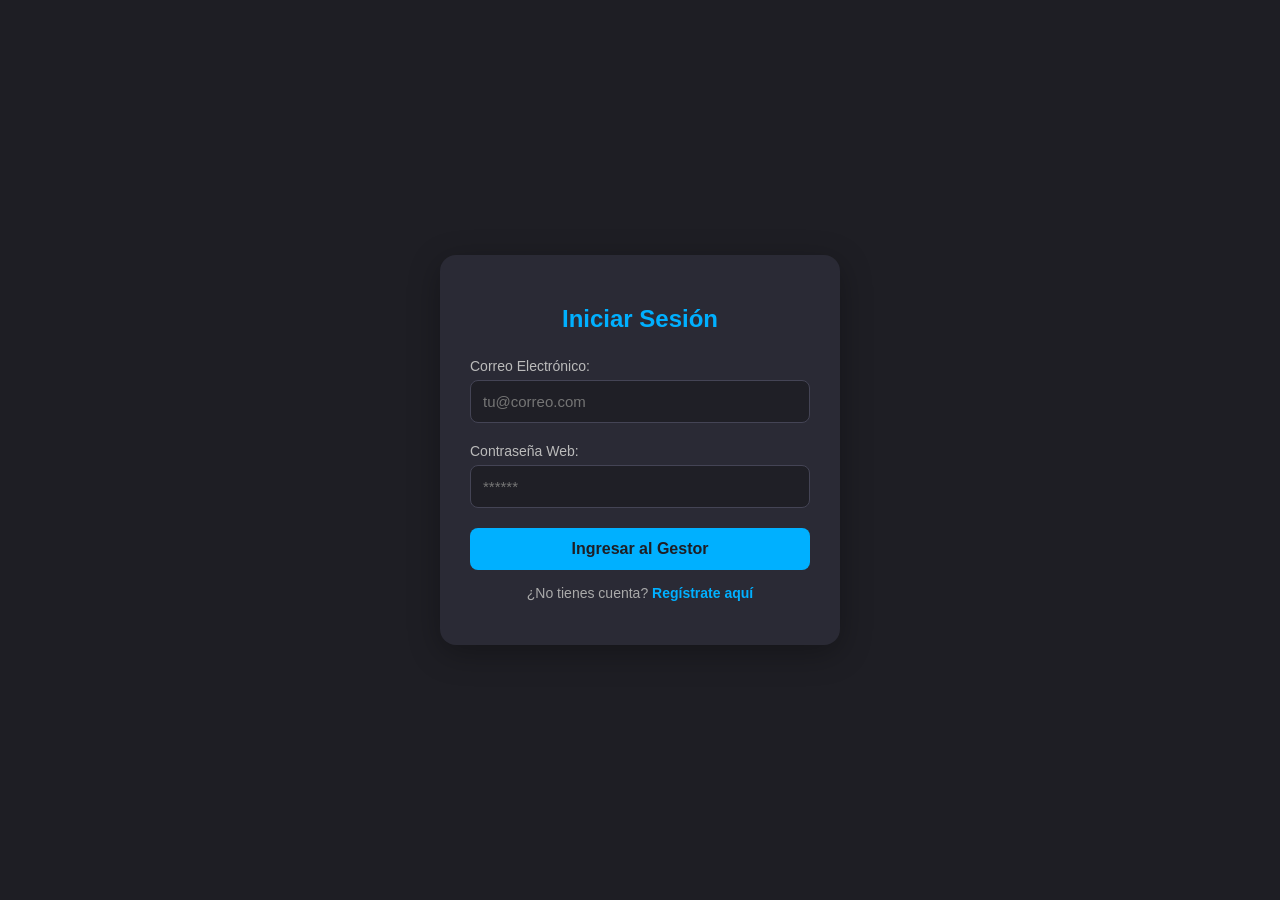
==== agregar_red.html @ e108c729 "Add files via upload" ====
<!DOCTYPE html>
<html lang="es">
<head>
    <meta charset="UTF-8">
    <meta name="viewport" content="width=device-width, initial-scale=1.0">
    <title>WI-FI Gestor - Agregar Red</title>
    <style>
        * { box-sizing: border-box; }
        body { font-family: 'Segoe UI', sans-serif; background-color: #1e1e24; color: #ffffff; margin: 0; display: flex; flex-direction: column; align-items: center; padding: 40px 20px; min-height: 100vh; }
        .nav-bar { width: 100%; max-width: 500px; display: flex; justify-content: space-between; margin-bottom: 20px; }
        .nav-link { color: #00b0ff; text-decoration: none; font-weight: bold; font-size: 16px; }
        .nav-link:hover { text-decoration: underline; }
        .card { background-color: #2a2a35; padding: 30px; border-radius: 16px; box-shadow: 0 8px 32px rgba(0,0,0,0.3); width: 100%; max-width: 500px; }
        h2 { margin-top: 0; color: #00b0ff; text-align: center; margin-bottom: 20px; }
        label { display: block; margin-bottom: 6px; color: #bbbbbb; font-size: 14px; font-weight: bold; }
        input, select { width: 100%; padding: 12px; margin-bottom: 20px; border: 1px solid #444455; border-radius: 8px; background-color: #1f1f26; color: #ffffff; font-size: 15px; }
        input:focus, select:focus { border-color: #00b0ff; outline: none; }
        button { background-color: #00b0ff; color: #1e1e24; border: none; padding: 12px; width: 100%; cursor: pointer; border-radius: 8px; font-size: 16px; font-weight: bold; }
        button:hover { background-color: #0081cb; color: white; }
        .nueva-loc-box { display: none; background-color: #15151a; padding: 12px; border-radius: 8px; margin-bottom: 20px; border: 1px dashed #00b0ff; }
    </style>
</head>
<body>
    <div class="nav-bar">
        <a href="menu.html" class="nav-link">⬅️ Volver al Menú</a>
    </div>

    <div class="card">
        <h2>+ Registrar Nueva Red WI-FI</h2>
        <form id="formWifi">
            <label for="wifiCliente">Nombre del Cliente:</label>
            <input type="text" id="wifiCliente" placeholder="Ej. Gabriel Binomo" required>

            <label for="wifiSsid">Nombre WI-FI (SSID):</label>
            <input type="text" id="wifiSsid" placeholder="Ej. Telecentro-2.4G" required>
            
            <label for="wifiClave">Contraseña de la Red:</label>
            <input type="text" id="wifiClave" placeholder="Ej. 12345678" required>
            
            <label for="wifiLocalidad">Localidad:</label>
            <select id="wifiLocalidad" required>
                <option value="Pampa del Infierno">Pampa del Infierno</option>
                <option value="Bermejo">Bermejo</option>
                <option value="Los Frentones">Los Frentones</option>
                <option value="Río Muerto">Río Muerto</option>
                <option value="OTRA_NUEVA">+ Agregar otra localidad...</option>
            </select>

            <!-- Caja oculta que aparece solo si eligen agregar otra localidad -->
            <div id="cajaNuevaLocalidad" class="nueva-loc-box">
                <label for="wifiNuevaLocalidad" style="color: #00b0ff;">Escribe el nombre de la nueva localidad:</label>
                <input type="text" id="wifiNuevaLocalidad" placeholder="Ej. Concepción del Bermejo" style="margin-bottom: 0;">
            </div>

            <label for="wifiUbi">Dirección / Ubicación Física:</label>
            <input type="text" id="wifiUbi" placeholder="Ej. Calle 9 de Julio e / Chaco" required>

            <button type="submit">Guardar en la Nube</button>
        </form>
    </div>

    <script src="conexion.js"></script>
    <script>
        // Lógica visual para mostrar el input secreto si eligen "Agregar otra"
        document.getElementById('wifiLocalidad').addEventListener('change', function() {
            const caja = document.getElementById('cajaNuevaLocalidad');
            const inputNueva = document.getElementById('wifiNuevaLocalidad');
            if (this.value === 'OTRA_NUEVA') {
                caja.style.display = 'block';
                inputNueva.required = true;
                inputNueva.focus();
            } else {
                caja.style.display = 'none';
                inputNueva.required = false;
                inputNueva.value = "";
            }
        });
    </script>
</body>
</html>
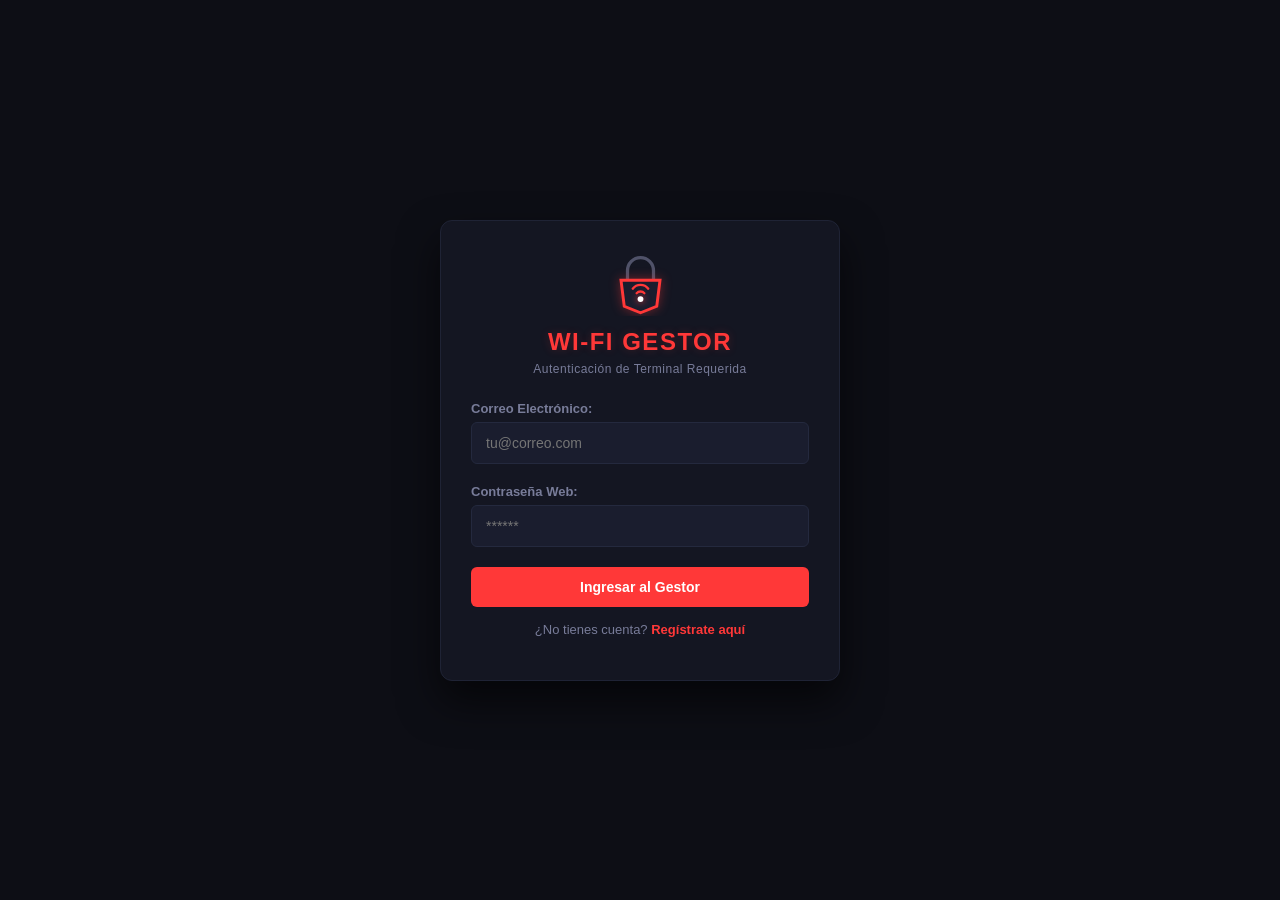
==== commit d1020380: "Add files via upload" ====
--- a/agregar_red.html
+++ b/agregar_red.html
@@ -4,77 +4,88 @@
     <meta charset="UTF-8">
     <meta name="viewport" content="width=device-width, initial-scale=1.0">
     <title>WI-FI Gestor - Agregar Red</title>
-    <style>
-        * { box-sizing: border-box; }
-        body { font-family: 'Segoe UI', sans-serif; background-color: #1e1e24; color: #ffffff; margin: 0; display: flex; flex-direction: column; align-items: center; padding: 40px 20px; min-height: 100vh; }
-        .nav-bar { width: 100%; max-width: 500px; display: flex; justify-content: space-between; margin-bottom: 20px; }
-        .nav-link { color: #00b0ff; text-decoration: none; font-weight: bold; font-size: 16px; }
-        .nav-link:hover { text-decoration: underline; }
-        .card { background-color: #2a2a35; padding: 30px; border-radius: 16px; box-shadow: 0 8px 32px rgba(0,0,0,0.3); width: 100%; max-width: 500px; }
-        h2 { margin-top: 0; color: #00b0ff; text-align: center; margin-bottom: 20px; }
-        label { display: block; margin-bottom: 6px; color: #bbbbbb; font-size: 14px; font-weight: bold; }
-        input, select { width: 100%; padding: 12px; margin-bottom: 20px; border: 1px solid #444455; border-radius: 8px; background-color: #1f1f26; color: #ffffff; font-size: 15px; }
-        input:focus, select:focus { border-color: #00b0ff; outline: none; }
-        button { background-color: #00b0ff; color: #1e1e24; border: none; padding: 12px; width: 100%; cursor: pointer; border-radius: 8px; font-size: 16px; font-weight: bold; }
-        button:hover { background-color: #0081cb; color: white; }
-        .nueva-loc-box { display: none; background-color: #15151a; padding: 12px; border-radius: 8px; margin-bottom: 20px; border: 1px dashed #00b0ff; }
-    </style>
+    <link rel="stylesheet" href="estilos.css">
 </head>
 <body>
-    <div class="nav-bar">
-        <a href="menu.html" class="nav-link">⬅️ Volver al Menú</a>
-    </div>
+    <div class="contenedor-formulario">
+                <!-- BARRA DE ENCABEZADO CON LOGO CYBERPUNK INTEGRADO -->
+        <div style="width: 100%; display: flex; justify-content: space-between; align-items: center; margin-bottom: 25px; background: #141622; padding: 12px 20px; border-radius: 8px; border: 1px solid #1f2335;">
+            <a href="menu.html" class="btn-volver" style="margin-bottom: 0;">← Volver al Menú</a>
+            
+            <div class="encabezado-logo-contenedor" style="display: flex; align-items: center; gap: 12px;">
+                <div class="logo-cyber-nodo" style="width: 38px; height: 38px; display: flex; align-items: center; justify-content: center;">
+                    <svg viewBox="0 0 100 100" xmlns="http://w3.org" style="width: 100%; height: 100%;">
+                        <circle cx="50" cy="55" r="38" fill="none" stroke="rgba(255, 56, 56, 0.15)" stroke-width="2" stroke-dasharray="4 4" />
+                        <path d="M25 38 A 30 30 0 0 1 75 38" fill="none" stroke="#ff3838" stroke-width="5" stroke-linecap="round" style="filter: drop-shadow(0 0 6px #ff3838);" />
+                        <path d="M33 46 A 20 20 0 0 1 67 46" fill="none" stroke="#ff3838" stroke-width="5" stroke-linecap="round" style="filter: drop-shadow(0 0 6px #ff3838);" />
+                        <line x1="50" y1="55" x2="50" y2="82" stroke="#787c99" stroke-width="3" stroke-linecap="round" opacity="0.8" />
+                        <line x1="50" y1="68" x2="28" y2="78" stroke="#787c99" stroke-width="3" stroke-linecap="round" opacity="0.8" />
+                        <line x1="50" y1="68" x2="72" y2="78" stroke="#787c99" stroke-width="3" stroke-linecap="round" opacity="0.8" />
+                        <circle cx="50" cy="55" r="5" fill="#ffffff" style="filter: drop-shadow(0 0 8px #ff3838);" />
+                        <circle cx="28" cy="78" r="4" fill="#ff3838" />
+                        <circle cx="72" cy="78" r="4" fill="#ff3838" />
+                        <circle cx="50" cy="82" r="4" fill="#ff3838" />
+                    </svg>
+                </div>
+                <h2 style="margin-bottom: 0; font-size: 20px; font-weight: 700; letter-spacing: 0.5px; color: #ff3838; text-transform: uppercase;">Alta de Terminal</h2>
+            </div>
+        </div>
 
-    <div class="card">
-        <h2>+ Registrar Nueva Red WI-FI</h2>
         <form id="formWifi">
-            <label for="wifiCliente">Nombre del Cliente:</label>
-            <input type="text" id="wifiCliente" placeholder="Ej. Gabriel Binomo" required>
-
-            <label for="wifiSsid">Nombre WI-FI (SSID):</label>
-            <input type="text" id="wifiSsid" placeholder="Ej. Telecentro-2.4G" required>
+            <div class="grupo-campo">
+                <label for="wifiCliente">Nombre del Cliente:</label>
+                <input type="text" id="wifiCliente" placeholder="Ej. Juan Pérez" required>
+            </div>
+            <div class="grupo-campo">
+                <label for="wifiSsid">Nombre WI-FI (SSID):</label>
+                <input type="text" id="wifiSsid" placeholder="Ej. TeleRed_Cliente" required>
+            </div>
+            <div class="grupo-campo">
+                <label for="wifiClave">Contraseña de la Red:</label>
+                <input type="text" id="wifiClave" placeholder="Escribe la clave de seguridad" required>
+            </div>
+            <div class="grupo-campo">
+                <label for="wifiLocalidad">Localidad:</label>
+                <select id="wifiLocalidad" required>
+                    <option value="">-- Cargando localidades... --</option>
+                </select>
+            </div>
+            <div class="grupo-campo">
+                <label for="wifiBarrio">Barrio:</label>
+                <select id="wifiBarrio" required>
+                    <option value="">-- Primero selecciona una localidad --</option>
+                </select>
+            </div>
+            <div class="grupo-campo">
+                <label for="wifiCalle">Calle Principal:</label>
+                <select id="wifiCalle" required>
+                    <option value="">-- Primero selecciona un barrio --</option>
+                </select>
+            </div>
+            <div class="grupo-campo">
+                <label for="wifiEntreCalle1">Entre Calle (Esquina 1):</label>
+                <select id="wifiEntreCalle1" required>
+                    <option value="">-- Primero selecciona un barrio --</option>
+                </select>
+            </div>
+            <div class="grupo-campo">
+                <label for="wifiEntreCalle2">Y Calle (Esquina 2):</label>
+                <select id="wifiEntreCalle2" required>
+                    <option value="">-- Primero selecciona un barrio --</option>
+                </select>
+            </div>
             
-            <label for="wifiClave">Contraseña de la Red:</label>
-            <input type="text" id="wifiClave" placeholder="Ej. 12345678" required>
-            
-            <label for="wifiLocalidad">Localidad:</label>
-            <select id="wifiLocalidad" required>
-                <option value="Pampa del Infierno">Pampa del Infierno</option>
-                <option value="Bermejo">Bermejo</option>
-                <option value="Los Frentones">Los Frentones</option>
-                <option value="Río Muerto">Río Muerto</option>
-                <option value="OTRA_NUEVA">+ Agregar otra localidad...</option>
-            </select>
-
-            <!-- Caja oculta que aparece solo si eligen agregar otra localidad -->
-            <div id="cajaNuevaLocalidad" class="nueva-loc-box">
-                <label for="wifiNuevaLocalidad" style="color: #00b0ff;">Escribe el nombre de la nueva localidad:</label>
-                <input type="text" id="wifiNuevaLocalidad" placeholder="Ej. Concepción del Bermejo" style="margin-bottom: 0;">
+            <div style="background: #1a1d2e; padding: 15px; border-radius: 8px; border: 1px solid #24293e; margin-bottom: 20px;">
+                <label style="color: #2ed573; font-weight: bold; font-size: 13px; display: block; margin-bottom: 10px;">🛰️ Geolocalización Satelital (Editable)</label>
+                <button type="button" id="btnCapturarGps" class="menu-btn" style="background: #2ed573; margin-bottom: 12px; padding: 10px;">📍 Capturar Mi Ubicación Actual</button>
+                <div style="display: flex; gap: 10px;">
+                    <div class="grupo-campo" style="flex: 1; margin-bottom: 0;"><label>Latitud:</label><input type="number" id="wifiLatitud" step="any" placeholder="Ej. -26.5051"></div>
+                    <div class="grupo-campo" style="flex: 1; margin-bottom: 0;"><label>Longitud:</label><input type="number" id="wifiLongitud" step="any" placeholder="Ej. -61.1744"></div>
+                </div>
             </div>
-
-            <label for="wifiUbi">Dirección / Ubicación Física:</label>
-            <input type="text" id="wifiUbi" placeholder="Ej. Calle 9 de Julio e / Chaco" required>
-
-            <button type="submit">Guardar en la Nube</button>
+            <button type="submit" class="btn-enviar">Guardar en la Nube ☁️</button>
         </form>
     </div>
-
     <script src="conexion.js"></script>
-    <script>
-        // Lógica visual para mostrar el input secreto si eligen "Agregar otra"
-        document.getElementById('wifiLocalidad').addEventListener('change', function() {
-            const caja = document.getElementById('cajaNuevaLocalidad');
-            const inputNueva = document.getElementById('wifiNuevaLocalidad');
-            if (this.value === 'OTRA_NUEVA') {
-                caja.style.display = 'block';
-                inputNueva.required = true;
-                inputNueva.focus();
-            } else {
-                caja.style.display = 'none';
-                inputNueva.required = false;
-                inputNueva.value = "";
-            }
-        });
-    </script>
 </body>
 </html>
--- a/estilos.css
+++ b/estilos.css
@@ -0,0 +1,259 @@
+/* REINO GENERAL DE ESTILOS CYBERPUNK OSCURO */
+* {
+    box-sizing: border-box;
+    margin: 0;
+    padding: 0;
+}
+
+body {
+    background-color: #0d0e15; /* Fondo ultra oscuro de matriz profunda */
+    color: #f1f2f6; /* Texto claro de alta legibilidad */
+    font-family: 'Segoe UI', -apple-system, BlinkMacSystemFont, Roboto, sans-serif;
+    display: flex;
+    justify-content: center;
+    align-items: center;
+    min-height: 100vh;
+    padding: 20px;
+}
+
+/* CONTENEDOR MULTI-COLUMNA ADAPTADO A TU NUEVA CAPTURA */
+.contenedor-formulario, .menu-contenedor {
+    background: #141622; /* Gris azulado espacial profundo para los paneles */
+    padding: 30px;
+    border-radius: 12px;
+    box-shadow: 0 20px 40px rgba(0, 0, 0, 0.6);
+    width: 100%;
+    max-width: 480px;
+    border: 1px solid #1f2335;
+}
+
+/* Adaptación para la pantalla ancha de registros públicos con panel lateral */
+.ancho-registros {
+    max-width: 1150px !important;
+    display: flex;
+    gap: 25px;
+    flex-wrap: wrap;
+}
+
+.columna-lista { flex: 1.4; min-width: 350px; }
+.columna-panel-fijo { flex: 0.9; min-width: 300px; background: #1a1d2e; padding: 20px; border-radius: 8px; border: 1px solid #24293e; height: fit-content; }
+h1, h2, h3 {
+    color: #ff3838; /* El nuevo color acento: Rojo Carmesí Brillante Eléctrico */
+    font-size: 24px;
+    font-weight: 700;
+    margin-bottom: 20px;
+    letter-spacing: 0.5px;
+}
+
+.subtitulo {
+    color: #787c99;
+    font-size: 13px;
+    margin-top: -15px;
+    margin-bottom: 25px;
+}
+
+.grupo-campo {
+    margin-bottom: 18px;
+    text-align: left;
+}
+
+.grupo-campo label {
+    display: block;
+    margin-bottom: 6px;
+    font-weight: 600;
+    font-size: 13px;
+    color: #787c99;
+}
+
+.grupo-campo input, .grupo-campo select, .grupo-campo textarea {
+    width: 100%;
+    padding: 12px 14px;
+    background: #1a1d2e; /* Contraste interno de cajas */
+    border: 1px solid #24293e;
+    border-radius: 6px;
+    color: #ffffff;
+    font-size: 14px;
+    outline: none;
+    transition: all 0.2s ease;
+}
+
+.grupo-campo input:focus, .grupo-campo select:focus, .grupo-campo textarea:focus {
+    border-color: #ff3838; /* Brillo carmesí activo */
+    box-shadow: 0 0 8px rgba(255, 56, 56, 0.2);
+}
+
+::placeholder { color: #414868; }
+/* BOTONES PRINCIPALES CORATIVOS */
+.btn-enviar, .menu-btn {
+    display: block;
+    width: 100%;
+    padding: 12px;
+    background: #ff3838; /* Rojo Carmesí */
+    color: #ffffff;
+    border: none;
+    border-radius: 6px;
+    font-weight: bold;
+    font-size: 14px;
+    cursor: pointer;
+    text-decoration: none;
+    text-align: center;
+    transition: background 0.2s;
+}
+
+.btn-enviar:hover, .menu-btn:hover { background: #cf2121; }
+
+/* Botones de configuración o secundarios (Gris Eléctrico) */
+.btn-config {
+    background: #2e3248;
+    border: 1px solid #3d4363;
+}
+.btn-config:hover { background: #3d4363; }
+
+.btn-volver {
+    color: #ff3838;
+    text-decoration: none;
+    font-size: 14px;
+    display: inline-block;
+    margin-bottom: 20px;
+}
+.btn-volver:hover { text-decoration: underline; }
+
+.btn-logout { background: #4b4d5a; color: white; border: none; padding: 10px 18px; border-radius: 6px; cursor: pointer; font-weight: bold; }
+.btn-logout:hover { background: #32343e; }
+.barra-busqueda { display: flex; gap: 10px; margin-bottom: 20px; flex-wrap: wrap; }
+.barra-busqueda input, .barra-busqueda select { flex: 1; min-width: 140px; padding: 10px; background: #1a1d2e; border: 1px solid #24293e; border-radius: 6px; color: white; }
+
+/* REJILLA DE TARJETAS CLIENTE */
+.wifi-item {
+    background: #1a1d2e;
+    border: 1px solid #24293e;
+    border-radius: 8px;
+    padding: 16px;
+    margin-bottom: 12px;
+    display: flex;
+    justify-content: space-between;
+    align-items: center;
+    gap: 15px;
+    text-align: left;
+}
+
+.client-name { font-weight: bold; color: #ffffff; font-size: 16px; margin-bottom: 4px; }
+.wifi-name { margin-bottom: 4px; font-family: monospace; font-size: 14px; color: #ff3838; }
+.wifi-ubi-text { color: #787c99; font-size: 12px; }
+.wifi-pass { background: #141622; padding: 6px 12px; border-radius: 4px; font-family: monospace; font-weight: bold; color: #2ed573; border: 1px solid #24293e; }
+
+.action-btn { border: none; padding: 8px 12px; border-radius: 4px; color: white; cursor: pointer; font-weight: bold; }
+.edit-btn { background: #ff9f43; }
+.delete-btn { background: #ff3838; }
+
+.fila-admin-zona { display: flex; justify-content: space-between; align-items: center; background: #1a1d2e; padding: 10px; border-radius: 6px; margin-bottom: 8px; border: 1px solid #24293e; font-size: 13px; }
+.btn-mini-accion { background: transparent !important; border: none; cursor: pointer; font-size: 15px; }
+
+/* VENTANA MODAL */
+.modal-oculto { display: none; position: fixed; z-index: 1000; left: 0; top: 0; width: 100%; height: 100%; background: rgba(0,0,0,0.8); justify-content: center; align-items: center; }
+.modal-contenido { background: #141622; padding: 30px; border-radius: 10px; width: 90%; max-width: 500px; border: 1px solid #24293e; position: relative; }
+.btn-cerrar-modal { position: absolute; top: 10px; right: 15px; color: #787c99; font-size: 26px; cursor: pointer; }
+/* --- ESTILOS COMPLEMENTARIOS PARA EL LOGO CYBERPUNK NATIVO --- */
+.encabezado-logo-contenedor {
+    display: flex;
+    align-items: center;
+    gap: 15px;
+    margin-bottom: 25px;
+    background: #141622;
+    padding: 10px 20px;
+    border-radius: 8px;
+    border: 1px solid #1f2335;
+    width: fit-content;
+}
+
+.logo-cyber-nodo {
+    width: 45px;
+    height: 45px;
+    display: flex;
+    align-items: center;
+    justify-content: center;
+}
+
+/* Propiedades del SVG */
+.logo-orbita {
+    fill: none;
+    stroke: rgba(255, 56, 56, 0.1);
+    stroke-width: 1.5;
+    stroke-dasharray: 4 4;
+}
+
+.logo-onda {
+    fill: none;
+    stroke: #ff3838;
+    stroke-width: 4.5;
+    stroke-linecap: round;
+    filter: drop-shadow(0 0 6px rgba(255, 56, 56, 0.8));
+    animation: pulsoTransmision 2s infinite ease-in-out;
+}
+
+.onda-media { animation-delay: 0.5s; }
+
+.logo-linea {
+    stroke: #787c99;
+    stroke-width: 2.5;
+    stroke-linecap: round;
+    opacity: 0.7;
+}
+
+.logo-punto-centro {
+    fill: #ffffff;
+    filter: drop-shadow(0 0 8px #ff3838);
+}
+
+.logo-punto-extremo {
+    fill: #ff3838;
+    filter: drop-shadow(0 0 4px rgba(255, 56, 56, 0.6));
+}
+
+/* Título estilizado junto al Logo */
+.titulo-sistema {
+    margin-bottom: 0 !important;
+    font-size: 22px !important;
+    text-transform: uppercase;
+    letter-spacing: 1.5px;
+    font-family: monospace;
+    text-shadow: 0 0 10px rgba(255, 56, 56, 0.3);
+}
+
+.badge-sub {
+    font-size: 11px;
+    background: #1a1d2e;
+    color: #2ed573;
+    padding: 2px 6px;
+    border-radius: 4px;
+    border: 1px solid #24293e;
+    margin-left: 5px;
+    vertical-align: middle;
+}
+
+/* Animación de ondas WI-FI transmitiendo en tiempo real */
+@keyframes pulsoTransmision {
+    0%, 100% { opacity: 0.4; transform: scale(0.98); }
+    50% { opacity: 1; filter: drop-shadow(0 0 10px rgba(255, 56, 56, 1)); }
+}
+/* Animación de pulso para simular transmisión de señal en el logo */
+.logo-cyber-nodo svg path {
+    animation: pulsoTransmision 2s infinite ease-in-out;
+}
+
+@keyframes pulsoTransmision {
+    0%, 100% { opacity: 0.5; filter: drop-shadow(0 0 3px rgba(255, 56, 56, 0.6)); }
+    50% { opacity: 1; filter: drop-shadow(0 0 10px rgba(255, 56, 56, 1)); }
+}
+/* Animación de escaneo para el escudo/candado de inicio de sesión */
+.logo-cyber-seguridad svg .onda-segura {
+    animation: escaneoDigital 1.8s infinite ease-in-out;
+    transform-origin: center;
+}
+.logo-cyber-seguridad svg path.onda-segura:nth-of-type(2) {
+    animation-delay: 0.4s;
+}
+@keyframes escaneoDigital {
+    0%, 100% { opacity: 0.3; stroke: #ff3838; filter: drop-shadow(0 0 2px rgba(255, 56, 56, 0.4)); }
+    50% { opacity: 1; stroke: #2ed573; filter: drop-shadow(0 0 8px #2ed573); }
+}
